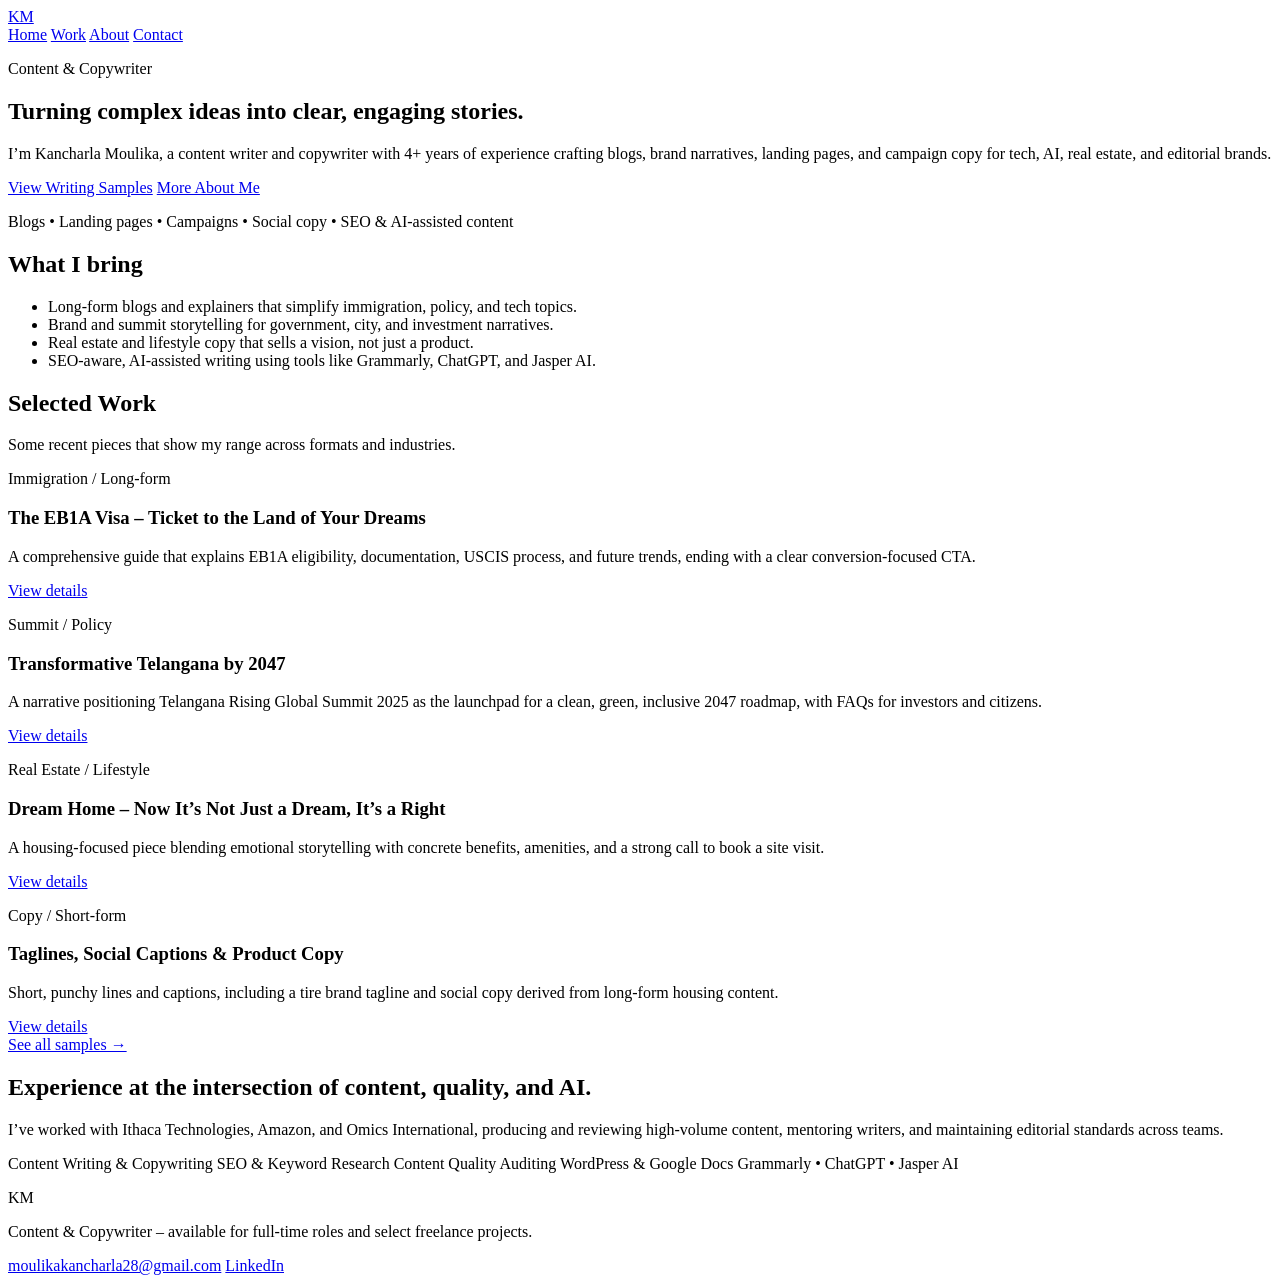
==== index.html @ 557d8938 "Create index.html" ====
<!DOCTYPE html>
<html lang="en">
<head>
  <meta charset="UTF-8" />
  <title>Kancharla Moulika | Content & Copywriter</title>
  <meta name="viewport" content="width=device-width, initial-scale=1" />
  <meta name="description" content="Portfolio of Kancharla Moulika, Content Writer & Copywriter specialising in blogs, brand narratives, landing pages, and digital campaigns." />
  <link rel="preconnect" href="https://fonts.googleapis.com" />
  <link rel="preconnect" href="https://fonts.gstatic.com" crossorigin />
  <link href="https://fonts.googleapis.com/css2?family=Playfair+Display:wght@500;700&family=Inter:wght@400;500;600;700&display=swap" rel="stylesheet" />
  <link rel="stylesheet" href="assets/style.css" />
</head>
<body>
  <header class="site-header">
    <div class="container nav-container">
      <a href="index.html" class="logo">KM</a>
      <nav class="nav">
        <a href="index.html" class="nav-link nav-link-active">Home</a>
        <a href="work.html" class="nav-link">Work</a>
        <a href="about.html" class="nav-link">About</a>
        <a href="contact.html" class="nav-link nav-cta">Contact</a>
      </nav>
    </div>
  </header>

  <main>
    <!-- Hero -->
    <section class="hero">
      <div class="container hero-grid">
        <div class="hero-text">
          <p class="eyebrow">Content & Copywriter</p>
          <h1>Turning complex ideas into clear, engaging stories.</h1>
          <p class="hero-subtitle">
            I’m Kancharla Moulika, a content writer and copywriter with 4+ years of experience crafting
            blogs, brand narratives, landing pages, and campaign copy for tech, AI, real estate, and editorial brands.
          </p>
          <div class="hero-actions">
            <a href="work.html" class="btn btn-primary">View Writing Samples</a>
            <a href="about.html" class="btn btn-ghost">More About Me</a>
          </div>
          <p class="hero-meta">
            Blogs • Landing pages • Campaigns • Social copy • SEO & AI-assisted content
          </p>
        </div>
        <div class="hero-highlight-card">
          <h2>What I bring</h2>
          <ul>
            <li>Long-form blogs and explainers that simplify immigration, policy, and tech topics.</li>
            <li>Brand and summit storytelling for government, city, and investment narratives.</li>
            <li>Real estate and lifestyle copy that sells a vision, not just a product.</li>
            <li>SEO-aware, AI-assisted writing using tools like Grammarly, ChatGPT, and Jasper AI.</li>
          </ul>
        </div>
      </div>
    </section>

    <!-- Featured work -->
    <section class="section">
      <div class="container">
        <div class="section-header">
          <h2>Selected Work</h2>
          <p>Some recent pieces that show my range across formats and industries.</p>
        </div>
        <div class="cards-grid">
          <article class="card">
            <p class="card-tag">Immigration / Long-form</p>
            <h3>The EB1A Visa – Ticket to the Land of Your Dreams</h3>
            <p>
              A comprehensive guide that explains EB1A eligibility, documentation, USCIS process,
              and future trends, ending with a clear conversion-focused CTA.
            </p>
            <a href="work.html#eb1a" class="card-link">View details</a>
          </article>

          <article class="card">
            <p class="card-tag">Summit / Policy</p>
            <h3>Transformative Telangana by 2047</h3>
            <p>
              A narrative positioning Telangana Rising Global Summit 2025 as the launchpad for a
              clean, green, inclusive 2047 roadmap, with FAQs for investors and citizens.
            </p>
            <a href="work.html#telangana-2047" class="card-link">View details</a>
          </article>

          <article class="card">
            <p class="card-tag">Real Estate / Lifestyle</p>
            <h3>Dream Home – Now It’s Not Just a Dream, It’s a Right</h3>
            <p>
              A housing-focused piece blending emotional storytelling with concrete benefits,
              amenities, and a strong call to book a site visit.
            </p>
            <a href="work.html#dream-home" class="card-link">View details</a>
          </article>

          <article class="card">
            <p class="card-tag">Copy / Short-form</p>
            <h3>Taglines, Social Captions & Product Copy</h3>
            <p>
              Short, punchy lines and captions, including a tire brand tagline and social copy
              derived from long-form housing content.
            </p>
            <a href="work.html#short-form" class="card-link">View details</a>
          </article>
        </div>

        <div class="section-footer">
          <a href="work.html" class="text-link">See all samples →</a>
        </div>
      </div>
    </section>

    <!-- Experience highlight -->
    <section class="section section-alt">
      <div class="container two-column">
        <div>
          <h2>Experience at the intersection of content, quality, and AI.</h2>
          <p>
            I’ve worked with Ithaca Technologies, Amazon, and Omics International, producing and reviewing
            high-volume content, mentoring writers, and maintaining editorial standards across teams.
          </p>
        </div>
        <div class="pill-list">
          <span class="pill">Content Writing & Copywriting</span>
          <span class="pill">SEO & Keyword Research</span>
          <span class="pill">Content Quality Auditing</span>
          <span class="pill">WordPress & Google Docs</span>
          <span class="pill">Grammarly • ChatGPT • Jasper AI</span>
        </div>
      </div>
    </section>
  </main>

  <footer class="site-footer">
    <div class="container footer-grid">
      <div>
        <p class="footer-logo">KM</p>
        <p>Content & Copywriter – available for full-time roles and select freelance projects.</p>
      </div>
      <div class="footer-links">
        <a href="mailto:moulikakancharla28@gmail.com">moulikakancharla28@gmail.com</a>
        <a href="https://www.linkedin.com/in/kancharlamoulika/" target="_blank" rel="noopener noreferrer">LinkedIn</a>
      </div>
    </div>
  </footer>
</body>
</html>
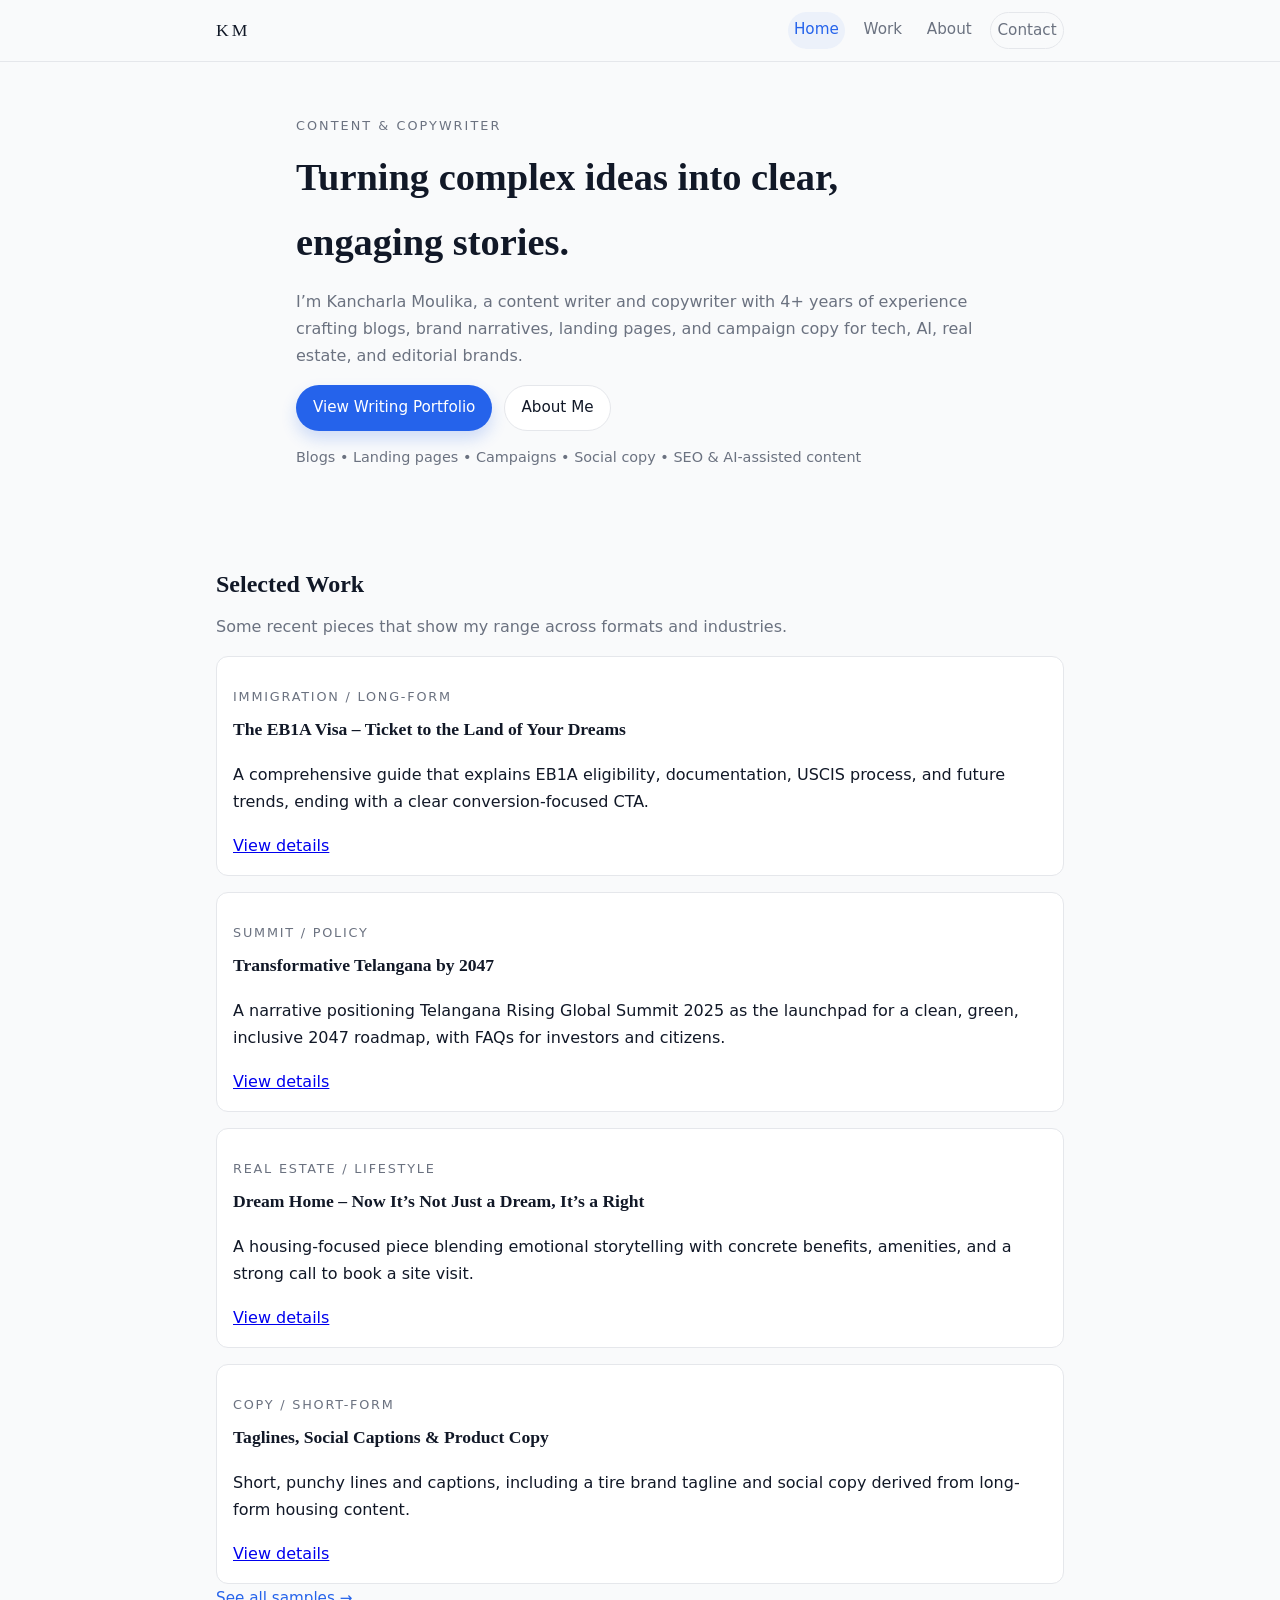
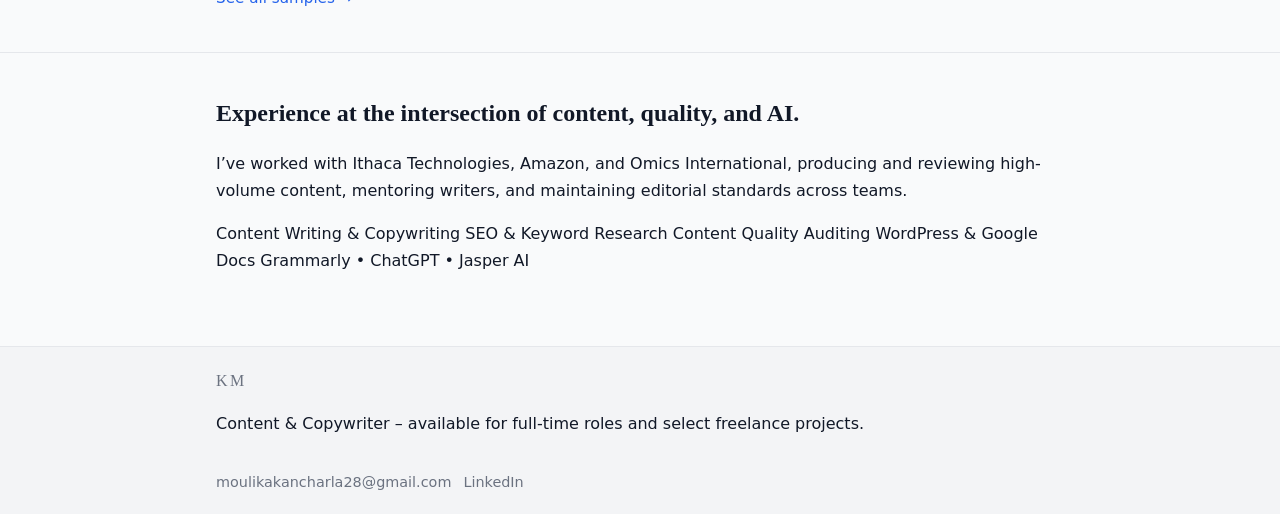
==== commit ed254887: "Update index.html" ====
--- a/index.html
+++ b/index.html
@@ -26,33 +26,22 @@
   <main>
     <!-- Hero -->
     <section class="hero">
-      <div class="container hero-grid">
-        <div class="hero-text">
-          <p class="eyebrow">Content & Copywriter</p>
-          <h1>Turning complex ideas into clear, engaging stories.</h1>
-          <p class="hero-subtitle">
-            I’m Kancharla Moulika, a content writer and copywriter with 4+ years of experience crafting
-            blogs, brand narratives, landing pages, and campaign copy for tech, AI, real estate, and editorial brands.
-          </p>
-          <div class="hero-actions">
-            <a href="work.html" class="btn btn-primary">View Writing Samples</a>
-            <a href="about.html" class="btn btn-ghost">More About Me</a>
-          </div>
-          <p class="hero-meta">
-            Blogs • Landing pages • Campaigns • Social copy • SEO & AI-assisted content
-          </p>
+      <div class="container hero-inner">
+        <p class="eyebrow">Content & Copywriter</p>
+        <h1>Turning complex ideas into clear, engaging stories.</h1>
+        <p class="hero-subtitle">
+          I’m Kancharla Moulika, a content writer and copywriter with 4+ years of experience crafting
+          blogs, brand narratives, landing pages, and campaign copy for tech, AI, real estate, and editorial brands.
+        </p>
+        <div class="hero-actions">
+          <a href="work.html" class="btn btn-primary">View Writing Portfolio</a>
+          <a href="about.html" class="btn btn-ghost">About Me</a>
         </div>
-        <div class="hero-highlight-card">
-          <h2>What I bring</h2>
-          <ul>
-            <li>Long-form blogs and explainers that simplify immigration, policy, and tech topics.</li>
-            <li>Brand and summit storytelling for government, city, and investment narratives.</li>
-            <li>Real estate and lifestyle copy that sells a vision, not just a product.</li>
-            <li>SEO-aware, AI-assisted writing using tools like Grammarly, ChatGPT, and Jasper AI.</li>
-          </ul>
-        </div>
+        <p class="hero-meta">
+          Blogs • Landing pages • Campaigns • Social copy • SEO & AI-assisted content
+        </p>
       </div>
-    </section>
+     </section>
 
     <!-- Featured work -->
     <section class="section">
--- a/assets/style.css
+++ b/assets/style.css
@@ -0,0 +1,414 @@
+:root {
+  --bg: #f9fafb;
+  --bg-alt: #ffffff;
+  --surface: #ffffff;
+  --surface-alt: #f3f4f6;
+  --text: #111827;
+  --muted: #6b7280;
+  --accent: #2563eb;
+  --border-subtle: #e5e7eb;
+  --font-body: "Inter", system-ui, -apple-system, BlinkMacSystemFont, "Segoe UI", sans-serif;
+  --font-display: "Playfair Display", "Times New Roman", serif;
+  --radius-md: 0.75rem;
+  --radius-lg: 1rem;
+  --container-width: 880px;
+  --space-1: 0.25rem;
+  --space-2: 0.5rem;
+  --space-3: 0.75rem;
+  --space-4: 1rem;
+  --space-5: 1.25rem;
+  --space-6: 1.5rem;
+  --space-8: 2rem;
+  --space-10: 2.5rem;
+  --space-12: 3rem;
+  --transition: 160ms ease-out;
+}
+
+*,
+*::before,
+*::after {
+  box-sizing: border-box;
+}
+
+html {
+  scroll-behavior: smooth;
+}
+
+body {
+  margin: 0;
+  min-height: 100vh;
+  font-family: var(--font-body);
+  font-size: 16px;
+  line-height: 1.7;
+  color: var(--text);
+  background: var(--bg);
+}
+
+/* Layout */
+
+.container {
+  width: 100%;
+  max-width: var(--container-width);
+  margin-inline: auto;
+  padding-inline: var(--space-4);
+}
+
+.container.narrow {
+  max-width: 720px;
+}
+
+.section {
+  padding-block: var(--space-10);
+}
+
+.section + .section {
+  border-top: 1px solid var(--border-subtle);
+}
+
+/* Header & Nav */
+
+.site-header {
+  position: sticky;
+  top: 0;
+  z-index: 10;
+  background: rgba(249, 250, 251, 0.96);
+  backdrop-filter: blur(10px);
+  border-bottom: 1px solid var(--border-subtle);
+}
+
+.nav-container {
+  display: flex;
+  align-items: center;
+  justify-content: space-between;
+  padding-block: var(--space-3);
+}
+
+.logo {
+  font-family: var(--font-display);
+  font-size: 1.1rem;
+  letter-spacing: 0.18em;
+  text-transform: uppercase;
+  text-decoration: none;
+  color: var(--text);
+}
+
+.nav {
+  display: flex;
+  gap: var(--space-3);
+}
+
+.nav-link {
+  font-size: 0.95rem;
+  text-decoration: none;
+  color: var(--muted);
+  padding: 0.3rem 0.4rem;
+  border-radius: 999px;
+  transition: background-color var(--transition), color var(--transition);
+}
+
+.nav-link:hover {
+  background: var(--surface-alt);
+  color: var(--text);
+}
+
+.nav-link-active {
+  color: var(--accent);
+  background: rgba(37, 99, 235, 0.06);
+}
+
+.nav-cta {
+  border: 1px solid var(--border-subtle);
+}
+
+/* Headings & text */
+
+h1, h2, h3 {
+  font-family: var(--font-display);
+  margin-top: 0;
+  margin-bottom: var(--space-2);
+  font-weight: 600;
+}
+
+h1 {
+  font-size: clamp(2rem, 3vw, 2.4rem);
+}
+
+h2 {
+  font-size: 1.5rem;
+}
+
+h3 {
+  font-size: 1.1rem;
+}
+
+.section-header p {
+  margin: 0;
+  color: var(--muted);
+  max-width: 36rem;
+}
+
+/* Hero */
+
+.hero {
+  padding-block: var(--space-10);
+}
+
+.hero-inner {
+  max-width: 720px;
+  margin-inline: auto;
+}
+
+.eyebrow {
+  text-transform: uppercase;
+  letter-spacing: 0.16em;
+  font-size: 0.8rem;
+  color: var(--muted);
+  margin-bottom: var(--space-2);
+}
+
+.hero-subtitle {
+  margin-top: var(--space-3);
+  margin-bottom: var(--space-4);
+  color: var(--muted);
+}
+
+.hero-meta {
+  font-size: 0.9rem;
+  color: var(--muted);
+}
+
+/* Buttons & links */
+
+.btn {
+  display: inline-flex;
+  align-items: center;
+  justify-content: center;
+  border-radius: 999px;
+  border: 1px solid transparent;
+  padding-inline: var(--space-4);
+  padding-block: 0.55rem;
+  font-size: 0.95rem;
+  font-weight: 500;
+  cursor: pointer;
+  text-decoration: none;
+  transition:
+    background-color var(--transition),
+    color var(--transition),
+    border-color var(--transition),
+    box-shadow var(--transition);
+}
+
+.btn-primary {
+  background: var(--accent);
+  color: #ffffff;
+  box-shadow: 0 8px 16px rgba(37, 99, 235, 0.2);
+}
+
+.btn-primary:hover {
+  box-shadow: 0 10px 20px rgba(37, 99, 235, 0.3);
+}
+
+.btn-ghost {
+  border-color: var(--border-subtle);
+  color: var(--text);
+  background: var(--bg-alt);
+}
+
+.btn-ghost:hover {
+  background: var(--surface-alt);
+}
+
+.text-link {
+  display: inline-flex;
+  align-items: center;
+  gap: 0.3rem;
+  color: var(--accent);
+  text-decoration: none;
+  font-size: 0.95rem;
+}
+
+.text-link:hover {
+  text-decoration: underline;
+}
+
+/* Cards / portfolio */
+
+.portfolio-section {
+  margin-top: var(--space-8);
+}
+
+.portfolio-section h2 {
+  margin-bottom: var(--space-1);
+}
+
+.portfolio-section-intro {
+  margin: 0 0 var(--space-4);
+  color: var(--muted);
+  max-width: 40rem;
+}
+
+.portfolio-items {
+  display: flex;
+  flex-direction: column;
+  gap: var(--space-4);
+}
+
+.portfolio-item {
+  border-radius: var(--radius-md);
+  padding: var(--space-4);
+  background: var(--surface);
+  border: 1px solid var(--border-subtle);
+}
+
+.portfolio-meta {
+  margin: 0 0 var(--space-2);
+  font-size: 0.85rem;
+  color: var(--muted);
+}
+
+.portfolio-meta span {
+  display: inline-block;
+  margin-right: 0.4rem;
+}
+
+/* General project / work cards (if used elsewhere) */
+
+.cards-grid {
+  display: grid;
+  grid-template-columns: minmax(0, 1fr);
+  gap: var(--space-4);
+  margin-top: var(--space-4);
+}
+
+.card {
+  border-radius: var(--radius-md);
+  padding: var(--space-4);
+  background: var(--surface);
+  border: 1px solid var(--border-subtle);
+}
+
+.card-tag {
+  font-size: 0.8rem;
+  text-transform: uppercase;
+  letter-spacing: 0.14em;
+  color: var(--muted);
+  margin-bottom: var(--space-2);
+}
+
+/* About */
+
+.key-list {
+  list-style: none;
+  padding: 0;
+  margin: 0;
+}
+
+.key-list li + li {
+  margin-top: var(--space-1);
+}
+
+.about-panel {
+  padding: var(--space-4);
+  border-radius: var(--radius-md);
+  background: var(--surface);
+  border: 1px solid var(--border-subtle);
+}
+
+/* Timeline */
+
+.timeline {
+  border-left: 1px solid var(--border-subtle);
+  margin-top: var(--space-5);
+}
+
+.timeline-item {
+  padding-left: var(--space-5);
+  padding-bottom: var(--space-4);
+  position: relative;
+}
+
+.timeline-item::before {
+  content: "";
+  position: absolute;
+  left: -0.4rem;
+  top: 0.4rem;
+  width: 9px;
+  height: 9px;
+  border-radius: 999px;
+  background: var(--accent);
+}
+
+.timeline-meta {
+  margin: 0 0 var(--space-2);
+  font-size: 0.9rem;
+  color: var(--muted);
+}
+
+/* Contact simple */
+
+.contact-simple p {
+  margin-bottom: var(--space-3);
+}
+
+/* Footer */
+
+.site-footer {
+  border-top: 1px solid var(--border-subtle);
+  padding-block: var(--space-5);
+  background: #f3f4f6;
+  margin-top: var(--space-8);
+}
+
+.footer-grid {
+  display: flex;
+  justify-content: space-between;
+  align-items: center;
+  gap: var(--space-4);
+  flex-wrap: wrap;
+}
+
+.footer-logo {
+  font-family: var(--font-display);
+  font-size: 1rem;
+  letter-spacing: 0.16em;
+  text-transform: uppercase;
+  margin: 0 0 var(--space-1);
+  color: var(--muted);
+}
+
+.footer-links {
+  display: flex;
+  flex-wrap: wrap;
+  gap: var(--space-3);
+}
+
+.footer-links a {
+  color: var(--muted);
+  text-decoration: none;
+  font-size: 0.9rem;
+}
+
+.footer-links a:hover {
+  color: var(--accent);
+}
+
+/* Hero layout on home (optional) */
+
+.hero-actions {
+  display: flex;
+  flex-wrap: wrap;
+  gap: var(--space-3);
+  margin-bottom: var(--space-3);
+}
+
+/* Responsive */
+
+@media (max-width: 768px) {
+  .nav {
+    gap: var(--space-2);
+  }
+
+  .section {
+    padding-block: var(--space-8);
+  }
+}
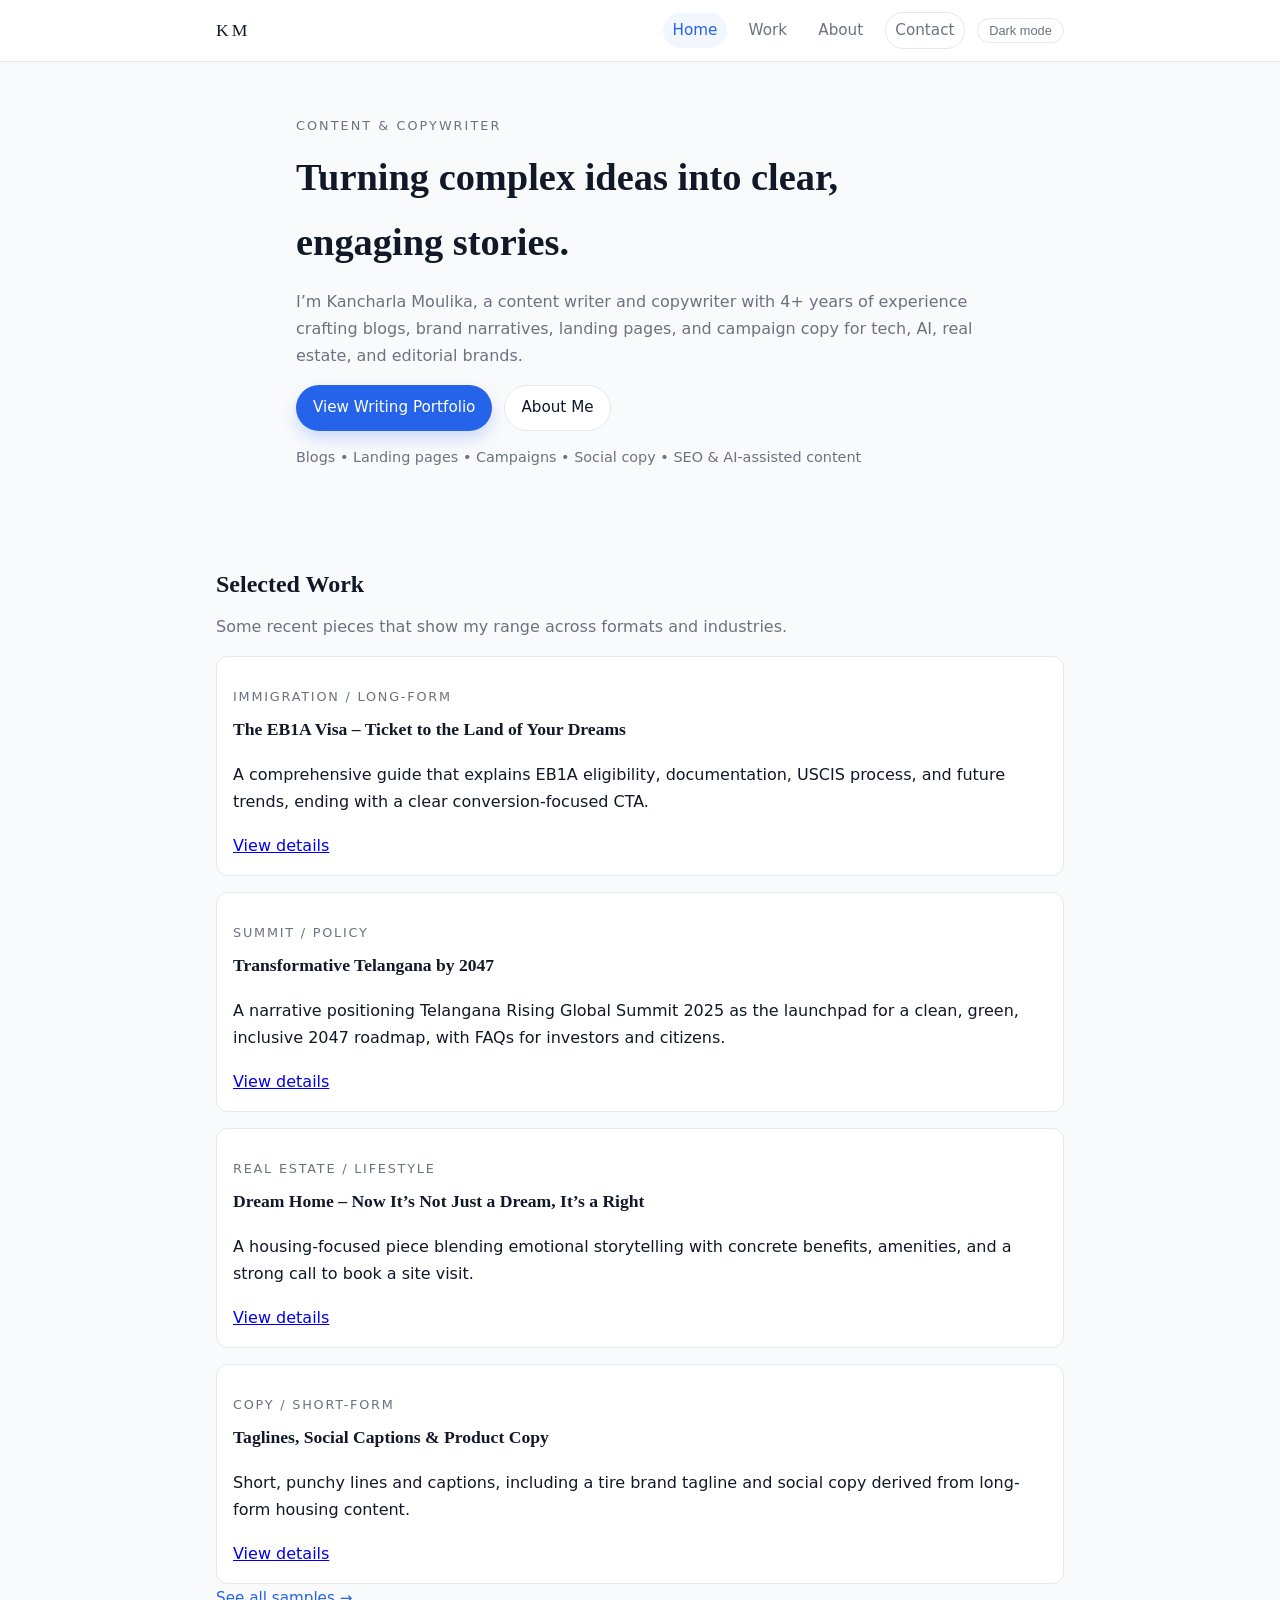
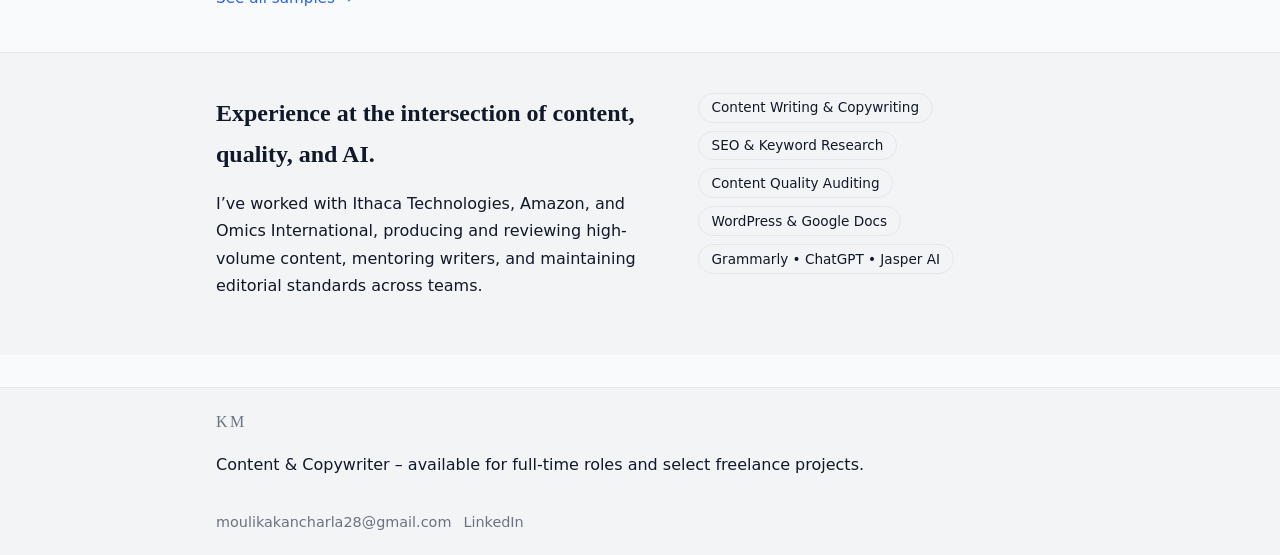
==== commit 1dbf30b3: "Update index.html" ====
--- a/index.html
+++ b/index.html
@@ -19,6 +19,7 @@
         <a href="work.html" class="nav-link">Work</a>
         <a href="about.html" class="nav-link">About</a>
         <a href="contact.html" class="nav-link nav-cta">Contact</a>
+        <button type="button" class="theme-toggle" id="theme-toggle">Dark mode</button>
       </nav>
     </div>
   </header>
--- a/assets/style.css
+++ b/assets/style.css
@@ -24,6 +24,20 @@
   --transition: 160ms ease-out;
 }
 
+/* Dark theme overrides */
+html[data-theme="dark"] {
+  --bg: #020617;
+  --bg-alt: #020617;
+  --surface: #0b1120;
+  --surface-alt: #020617;
+  --text: #e5e7eb;
+  --muted: #9ca3af;
+  --accent: #38bdf8;
+  --border-subtle: #1f2937;
+}
+
+/* Base */
+
 *,
 *::before,
 *::after {
@@ -65,13 +79,17 @@
   border-top: 1px solid var(--border-subtle);
 }
 
+.section-alt {
+  background: var(--surface-alt);
+}
+
 /* Header & Nav */
 
 .site-header {
   position: sticky;
   top: 0;
   z-index: 10;
-  background: rgba(249, 250, 251, 0.96);
+  background: color-mix(in srgb, var(--bg-alt) 92%, transparent);
   backdrop-filter: blur(10px);
   border-bottom: 1px solid var(--border-subtle);
 }
@@ -80,6 +98,7 @@
   display: flex;
   align-items: center;
   justify-content: space-between;
+  gap: var(--space-3);
   padding-block: var(--space-3);
 }
 
@@ -95,13 +114,14 @@
 .nav {
   display: flex;
   gap: var(--space-3);
+  align-items: center;
 }
 
 .nav-link {
   font-size: 0.95rem;
   text-decoration: none;
   color: var(--muted);
-  padding: 0.3rem 0.4rem;
+  padding: 0.3rem 0.6rem;
   border-radius: 999px;
   transition: background-color var(--transition), color var(--transition);
 }
@@ -118,6 +138,27 @@
 
 .nav-cta {
   border: 1px solid var(--border-subtle);
+}
+
+/* Theme toggle */
+
+.theme-toggle {
+  border-radius: 999px;
+  border: 1px solid var(--border-subtle);
+  padding: 0.25rem 0.7rem;
+  font-size: 0.8rem;
+  background: var(--surface);
+  color: var(--muted);
+  cursor: pointer;
+  display: inline-flex;
+  align-items: center;
+  gap: 0.25rem;
+  transition: background-color var(--transition), color var(--transition), border-color var(--transition);
+}
+
+.theme-toggle:hover {
+  background: var(--surface-alt);
+  color: var(--text);
 }
 
 /* Headings & text */
@@ -175,6 +216,13 @@
 .hero-meta {
   font-size: 0.9rem;
   color: var(--muted);
+}
+
+.hero-actions {
+  display: flex;
+  flex-wrap: wrap;
+  gap: var(--space-3);
+  margin-bottom: var(--space-3);
 }
 
 /* Buttons & links */
@@ -271,7 +319,7 @@
   margin-right: 0.4rem;
 }
 
-/* General project / work cards (if used elsewhere) */
+/* General project cards on home */
 
 .cards-grid {
   display: grid;
@@ -312,6 +360,15 @@
   border-radius: var(--radius-md);
   background: var(--surface);
   border: 1px solid var(--border-subtle);
+}
+
+/* Two-column layout */
+
+.two-column {
+  display: grid;
+  grid-template-columns: minmax(0, 1.5fr) minmax(0, 1.2fr);
+  gap: var(--space-6);
+  align-items: flex-start;
 }
 
 /* Timeline */
@@ -350,6 +407,21 @@
   margin-bottom: var(--space-3);
 }
 
+/* Pills on home */
+
+.pill-list {
+  display: flex;
+  flex-wrap: wrap;
+  gap: 0.5rem;
+}
+
+.pill {
+  font-size: 0.85rem;
+  padding: 0.15rem 0.8rem;
+  border-radius: 999px;
+  border: 1px solid var(--border-subtle);
+}
+
 /* Footer */
 
 .site-footer {
@@ -357,6 +429,10 @@
   padding-block: var(--space-5);
   background: #f3f4f6;
   margin-top: var(--space-8);
+}
+
+html[data-theme="dark"] .site-footer {
+  background: #020617;
 }
 
 .footer-grid {
@@ -392,20 +468,16 @@
   color: var(--accent);
 }
 
-/* Hero layout on home (optional) */
-
-.hero-actions {
-  display: flex;
-  flex-wrap: wrap;
-  gap: var(--space-3);
-  margin-bottom: var(--space-3);
-}
-
 /* Responsive */
 
 @media (max-width: 768px) {
   .nav {
     gap: var(--space-2);
+    flex-wrap: wrap;
+  }
+
+  .two-column {
+    grid-template-columns: minmax(0, 1fr);
   }
 
   .section {
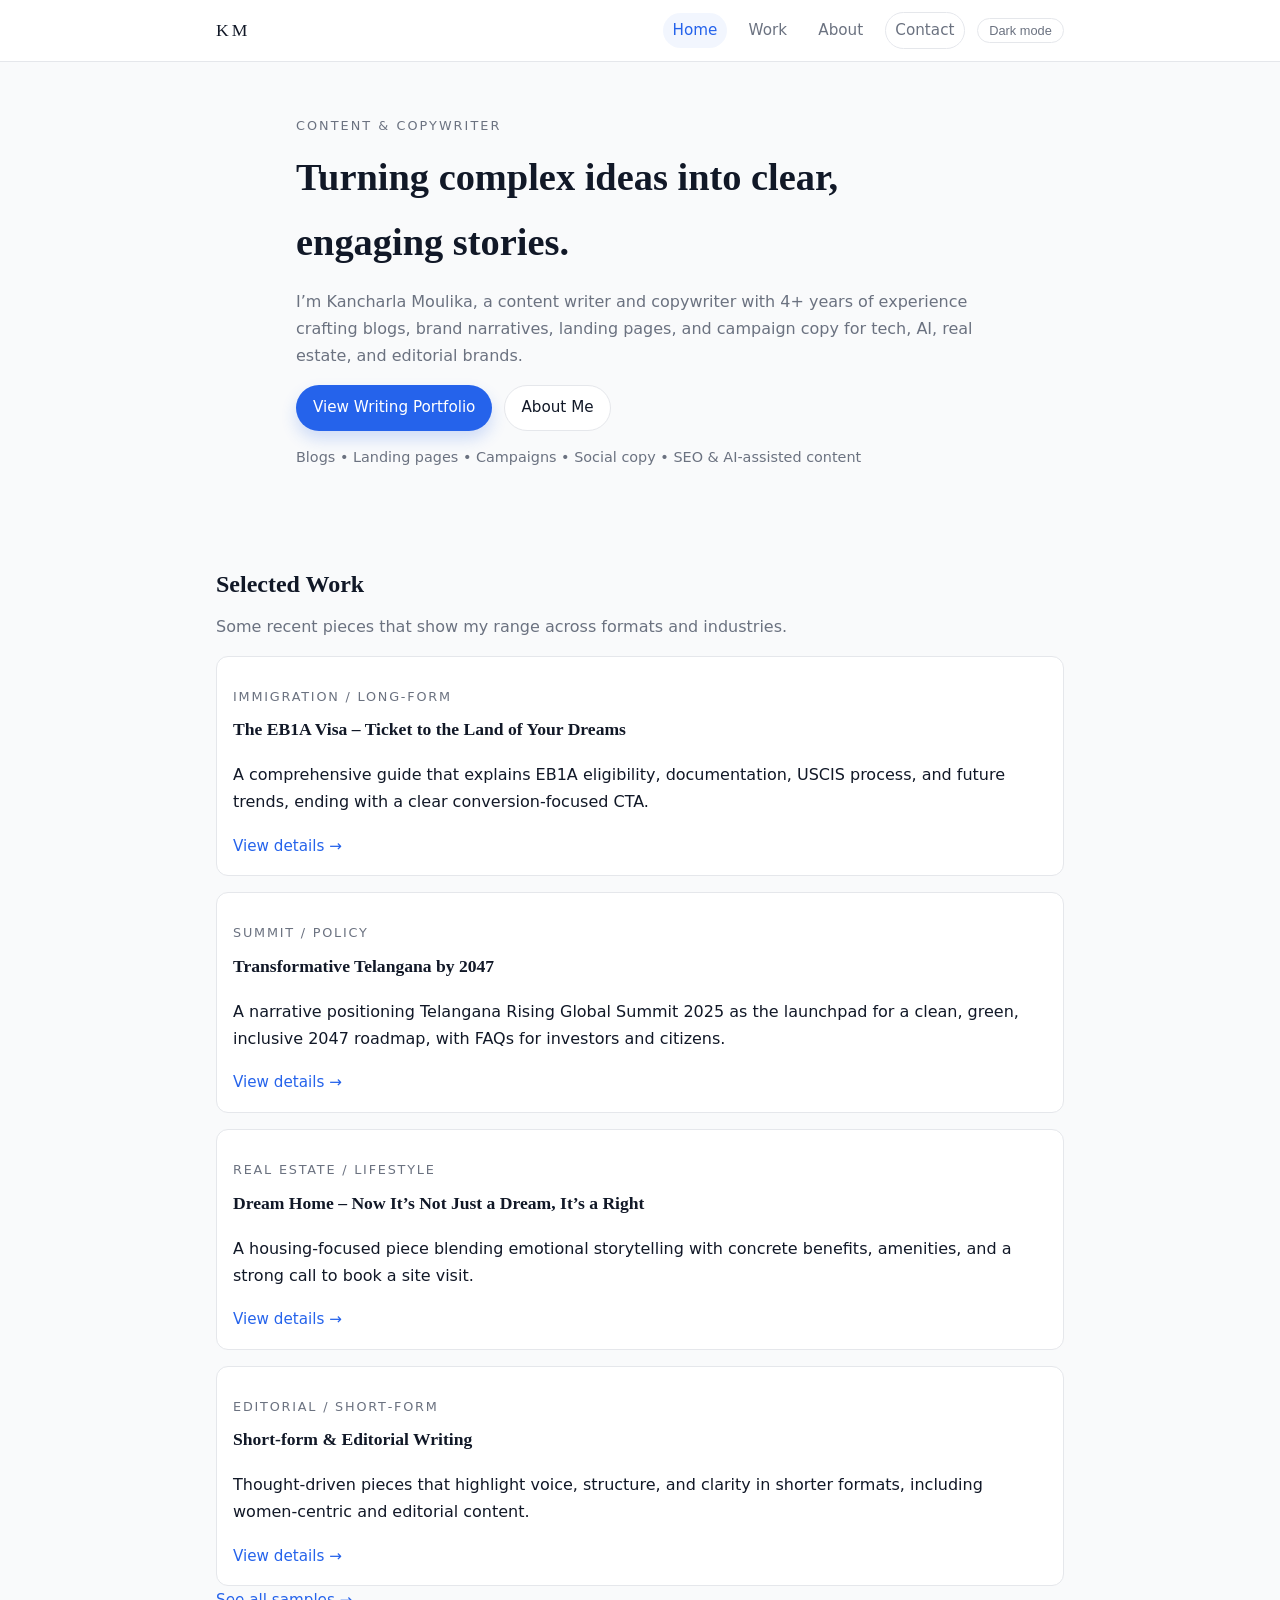
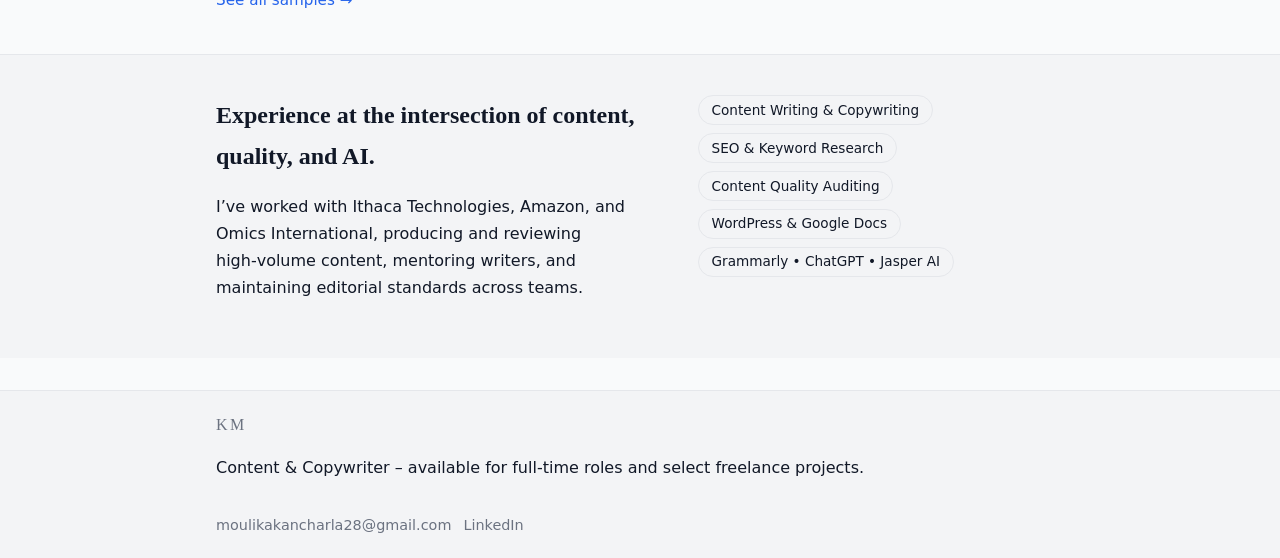
==== commit 5d58dacd: "Update index.html" ====
--- a/index.html
+++ b/index.html
@@ -39,12 +39,12 @@
           <a href="about.html" class="btn btn-ghost">About Me</a>
         </div>
         <p class="hero-meta">
-          Blogs • Landing pages • Campaigns • Social copy • SEO & AI-assisted content
+          Blogs • Landing pages • Campaigns • Social copy • SEO & AI‑assisted content
         </p>
       </div>
-     </section>
+    </section>
 
-    <!-- Featured work -->
+    <!-- Selected work -->
     <section class="section">
       <div class="container">
         <div class="section-header">
@@ -53,13 +53,13 @@
         </div>
         <div class="cards-grid">
           <article class="card">
-            <p class="card-tag">Immigration / Long-form</p>
+            <p class="card-tag">Immigration / Long‑form</p>
             <h3>The EB1A Visa – Ticket to the Land of Your Dreams</h3>
             <p>
               A comprehensive guide that explains EB1A eligibility, documentation, USCIS process,
-              and future trends, ending with a clear conversion-focused CTA.
+              and future trends, ending with a clear conversion‑focused CTA.
             </p>
-            <a href="work.html#eb1a" class="card-link">View details</a>
+            <a href="work.html#eb1a" class="text-link">View details →</a>
           </article>
 
           <article class="card">
@@ -69,27 +69,27 @@
               A narrative positioning Telangana Rising Global Summit 2025 as the launchpad for a
               clean, green, inclusive 2047 roadmap, with FAQs for investors and citizens.
             </p>
-            <a href="work.html#telangana-2047" class="card-link">View details</a>
+            <a href="work.html#telangana-2047" class="text-link">View details →</a>
           </article>
 
           <article class="card">
             <p class="card-tag">Real Estate / Lifestyle</p>
             <h3>Dream Home – Now It’s Not Just a Dream, It’s a Right</h3>
             <p>
-              A housing-focused piece blending emotional storytelling with concrete benefits,
+              A housing‑focused piece blending emotional storytelling with concrete benefits,
               amenities, and a strong call to book a site visit.
             </p>
-            <a href="work.html#dream-home" class="card-link">View details</a>
+            <a href="work.html#dream-home" class="text-link">View details →</a>
           </article>
 
           <article class="card">
-            <p class="card-tag">Copy / Short-form</p>
-            <h3>Taglines, Social Captions & Product Copy</h3>
+            <p class="card-tag">Editorial / Short‑form</p>
+            <h3>Short‑form & Editorial Writing</h3>
             <p>
-              Short, punchy lines and captions, including a tire brand tagline and social copy
-              derived from long-form housing content.
+              Thought‑driven pieces that highlight voice, structure, and clarity in shorter formats,
+              including women‑centric and editorial content.
             </p>
-            <a href="work.html#short-form" class="card-link">View details</a>
+            <a href="work.html#short-form" class="text-link">View details →</a>
           </article>
         </div>
 
@@ -106,7 +106,7 @@
           <h2>Experience at the intersection of content, quality, and AI.</h2>
           <p>
             I’ve worked with Ithaca Technologies, Amazon, and Omics International, producing and reviewing
-            high-volume content, mentoring writers, and maintaining editorial standards across teams.
+            high‑volume content, mentoring writers, and maintaining editorial standards across teams.
           </p>
         </div>
         <div class="pill-list">
@@ -124,7 +124,7 @@
     <div class="container footer-grid">
       <div>
         <p class="footer-logo">KM</p>
-        <p>Content & Copywriter – available for full-time roles and select freelance projects.</p>
+        <p>Content & Copywriter – available for full‑time roles and select freelance projects.</p>
       </div>
       <div class="footer-links">
         <a href="mailto:moulikakancharla28@gmail.com">moulikakancharla28@gmail.com</a>
@@ -132,5 +132,32 @@
       </div>
     </div>
   </footer>
+
+  <script>
+  (function () {
+    var docEl = document.documentElement;
+    var toggle = document.getElementById('theme-toggle');
+    var prefersDark = window.matchMedia && window.matchMedia('(prefers-color-scheme: dark)').matches;
+
+    docEl.setAttribute('data-theme', prefersDark ? 'dark' : 'light');
+
+    function updateLabel() {
+      if (!toggle) return;
+      var isDark = docEl.getAttribute('data-theme') === 'dark';
+      toggle.textContent = isDark ? 'Light mode' : 'Dark mode';
+    }
+
+    updateLabel();
+
+    if (toggle) {
+      toggle.addEventListener('click', function () {
+        var current = docEl.getAttribute('data-theme');
+        var next = current === 'dark' ? 'light' : 'dark';
+        docEl.setAttribute('data-theme', next);
+        updateLabel();
+      });
+    }
+  })();
+  </script>
 </body>
 </html>
